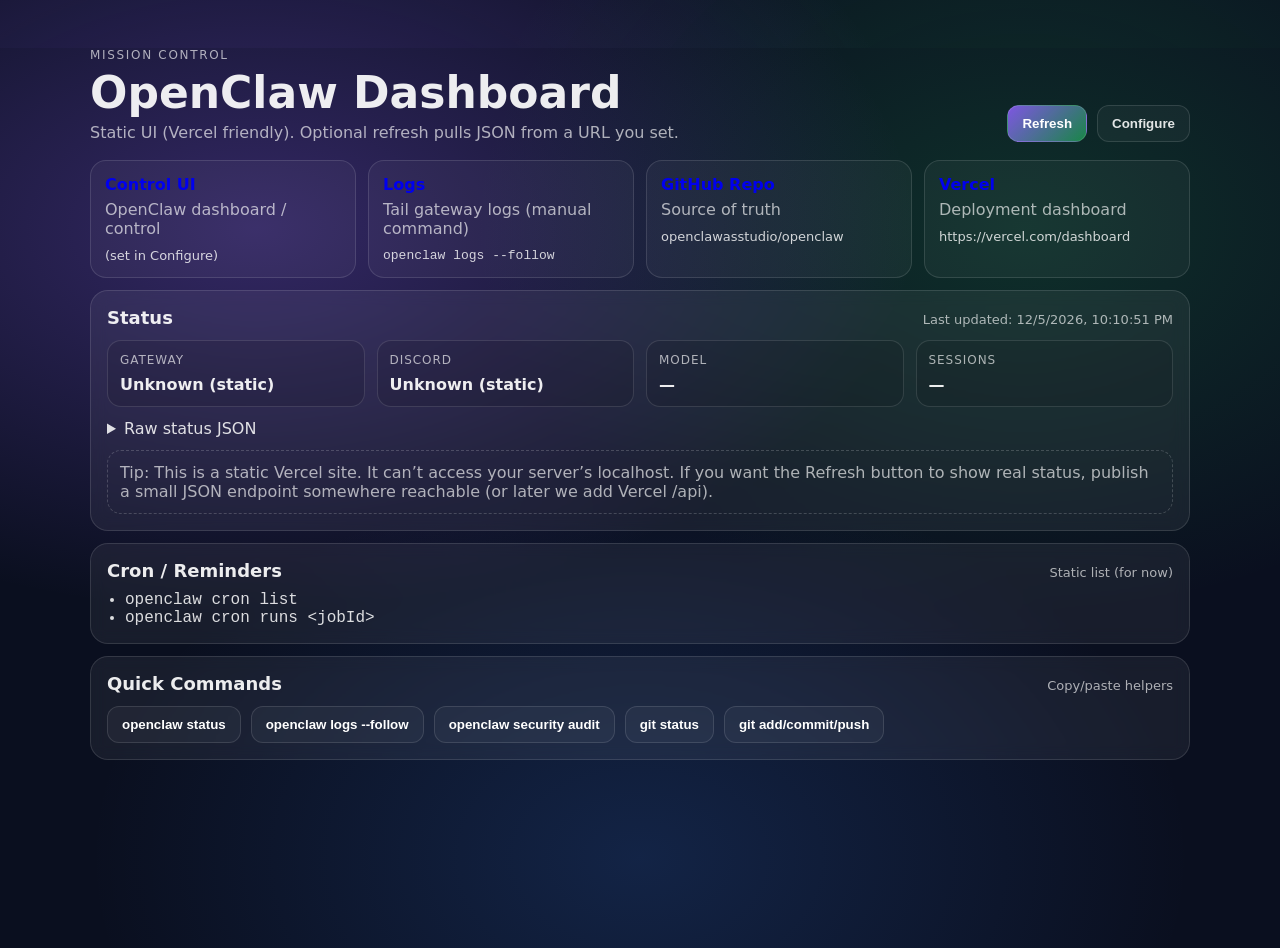
==== public/dashboard.html @ 80afce46 "Move site files to public/ for Vercel static hosting" ====
<!doctype html>
<html lang="en">
  <head>
    <meta charset="UTF-8" />
    <meta name="viewport" content="width=device-width, initial-scale=1.0" />
    <title>Mission Control</title>
    <meta name="description" content="Static mission control dashboard for OpenClaw ops." />
    <link rel="stylesheet" href="/mc.css" />
  </head>
  <body>
    <header class="top">
      <div>
        <div class="kicker">MISSION CONTROL</div>
        <h1>OpenClaw Dashboard</h1>
        <p class="sub">Static UI (Vercel friendly). Optional refresh pulls JSON from a URL you set.</p>
      </div>
      <div class="actions">
        <button id="refreshBtn">Refresh</button>
        <button class="ghost" id="configBtn">Configure</button>
      </div>
    </header>

    <section class="grid" aria-label="Quick links">
      <a class="tile" id="tileControl" href="#" target="_blank" rel="noreferrer">
        <div class="tileTitle">Control UI</div>
        <div class="tileDesc">OpenClaw dashboard / control</div>
        <div class="tileMeta" id="controlUrl">(set in config)</div>
      </a>
      <a class="tile" id="tileLogs" href="#" target="_blank" rel="noreferrer">
        <div class="tileTitle">Logs</div>
        <div class="tileDesc">Tail gateway logs (manual command)</div>
        <div class="tileMeta mono">openclaw logs --follow</div>
      </a>
      <a class="tile" id="tileGitHub" href="https://github.com/openclawasstudio/openclaw" target="_blank" rel="noreferrer">
        <div class="tileTitle">GitHub Repo</div>
        <div class="tileDesc">Source of truth</div>
        <div class="tileMeta">openclawasstudio/openclaw</div>
      </a>
      <a class="tile" id="tileVercel" href="#" target="_blank" rel="noreferrer">
        <div class="tileTitle">Vercel</div>
        <div class="tileDesc">Deployment dashboard</div>
        <div class="tileMeta" id="vercelUrl">(set in config)</div>
      </a>
    </section>

    <section class="panel">
      <div class="panelHead">
        <h2>Status</h2>
        <div class="small" id="lastUpdated">Last updated: —</div>
      </div>

      <div class="statusGrid">
        <div class="stat">
          <div class="label">Gateway</div>
          <div class="value" id="gateway">—</div>
        </div>
        <div class="stat">
          <div class="label">Discord</div>
          <div class="value" id="discord">—</div>
        </div>
        <div class="stat">
          <div class="label">Model</div>
          <div class="value" id="model">—</div>
        </div>
        <div class="stat">
          <div class="label">Sessions</div>
          <div class="value" id="sessions">—</div>
        </div>
      </div>

      <details class="details">
        <summary>Raw status JSON</summary>
        <pre class="mono" id="raw">(empty)</pre>
      </details>

      <div class="note" id="note"></div>
    </section>

    <section class="panel">
      <div class="panelHead">
        <h2>Cron / Reminders</h2>
        <div class="small">Static list (for now)</div>
      </div>
      <ul class="list mono" id="cronList">
        <li>openclaw cron list</li>
        <li>openclaw cron runs &lt;jobId&gt;</li>
      </ul>
    </section>

    <section class="panel">
      <div class="panelHead">
        <h2>Quick Commands</h2>
        <div class="small">Copy/paste helpers</div>
      </div>
      <div class="cmds">
        <button class="cmd" data-copy="openclaw status">openclaw status</button>
        <button class="cmd" data-copy="openclaw logs --follow">openclaw logs --follow</button>
        <button class="cmd" data-copy="openclaw security audit">openclaw security audit</button>
        <button class="cmd" data-copy="git status">git status</button>
        <button class="cmd" data-copy="git add -A && git commit -m \"update\" && git push">git add/commit/push</button>
      </div>
      <div class="small" id="copyMsg"></div>
    </section>

    <dialog id="cfg">
      <form method="dialog" class="modal">
        <div class="modalHead">
          <h3>Configure</h3>
          <button class="x" value="cancel" aria-label="Close">×</button>
        </div>

        <label>
          <span>OpenClaw Control UI URL</span>
          <input id="cfgControl" placeholder="http://127.0.0.1:18789/" />
        </label>

        <label>
          <span>Vercel Project URL (optional)</span>
          <input id="cfgVercel" placeholder="https://vercel.com/<team>/<project>" />
        </label>

        <label>
          <span>Status JSON URL (optional)</span>
          <input id="cfgStatus" placeholder="https://example.com/status.json" />
          <div class="hint">This page is static. If you provide a publicly reachable JSON URL, Refresh will fetch it.</div>
        </label>

        <div class="modalActions">
          <button value="cancel" class="ghost">Cancel</button>
          <button id="saveBtn" value="default">Save</button>
        </div>
      </form>
    </dialog>

    <script src="/mc.js"></script>
  </body>
</html>
---- mc.css ----
:root {
  --bg: #0a0f1f;
  --card: rgba(255, 255, 255, 0.06);
  --text: rgba(255, 255, 255, 0.92);
  --muted: rgba(255, 255, 255, 0.65);
  --line: rgba(255, 255, 255, 0.12);
  --accent: #8b5cf6;
  --good: #22c55e;
  --warn: #f59e0b;
  --bad: #ef4444;
}

* { box-sizing: border-box; }

html, body {
  height: 100%;
  margin: 0;
  font-family: ui-sans-serif, system-ui, -apple-system, Segoe UI, Roboto, Helvetica, Arial, "Apple Color Emoji", "Segoe UI Emoji";
  color: var(--text);
  background:
    radial-gradient(1200px 700px at 20% 20%, rgba(139, 92, 246, 0.32), transparent 55%),
    radial-gradient(1000px 700px at 80% 20%, rgba(34, 197, 94, 0.18), transparent 55%),
    radial-gradient(1000px 700px at 50% 90%, rgba(59, 130, 246, 0.18), transparent 55%),
    var(--bg);
}

.top {
  width: min(1100px, calc(100% - 32px));
  margin: 48px auto 18px;
  display: flex;
  gap: 18px;
  align-items: flex-end;
  justify-content: space-between;
}

.kicker {
  color: var(--muted);
  letter-spacing: 0.14em;
  font-size: 12px;
}

h1 {
  margin: 8px 0 6px;
  font-size: 44px;
  line-height: 1.06;
}

.sub { margin: 0; color: var(--muted); }

.actions { display: flex; gap: 10px; }

button {
  appearance: none;
  border: 1px solid var(--line);
  background: linear-gradient(135deg, rgba(139,92,246,0.9), rgba(34,197,94,0.6));
  color: white;
  padding: 10px 14px;
  border-radius: 12px;
  cursor: pointer;
  font-weight: 700;
}

button.ghost {
  background: rgba(255,255,255,0.04);
  color: rgba(255,255,255,0.88);
}

button:hover { filter: brightness(1.06); }

.grid {
  width: min(1100px, calc(100% - 32px));
  margin: 0 auto;
  display: grid;
  grid-template-columns: repeat(4, minmax(0, 1fr));
  gap: 12px;
}

.tile {
  text-decoration: none;
  border: 1px solid var(--line);
  border-radius: 16px;
  padding: 14px;
  background: rgba(255,255,255,0.04);
}

.tile:hover { border-color: rgba(255,255,255,0.22); }

.tileTitle { font-weight: 800; font-size: 16px; }
.tileDesc { color: var(--muted); margin-top: 6px; }
.tileMeta { color: rgba(255,255,255,0.8); margin-top: 10px; font-size: 13px; }

.panel {
  width: min(1100px, calc(100% - 32px));
  margin: 12px auto;
  border: 1px solid var(--line);
  border-radius: 18px;
  background: var(--card);
  backdrop-filter: blur(8px);
  padding: 16px;
}

.panelHead {
  display: flex;
  justify-content: space-between;
  align-items: baseline;
  gap: 12px;
}

h2 { margin: 0; font-size: 18px; }
.small { color: var(--muted); font-size: 13px; }

.statusGrid {
  margin-top: 12px;
  display: grid;
  grid-template-columns: repeat(4, minmax(0, 1fr));
  gap: 12px;
}

.stat {
  border: 1px solid var(--line);
  border-radius: 14px;
  padding: 12px;
  background: rgba(0,0,0,0.10);
}

.label {
  color: var(--muted);
  font-size: 12px;
  text-transform: uppercase;
  letter-spacing: 0.08em;
  margin-bottom: 8px;
}

.value { font-weight: 800; font-size: 16px; }

.mono { font-family: ui-monospace, SFMono-Regular, Menlo, Monaco, Consolas, "Liberation Mono", "Courier New", monospace; }

.details { margin-top: 12px; }
.details summary { cursor: pointer; color: rgba(255,255,255,0.86); }
pre {
  margin: 10px 0 0;
  padding: 12px;
  background: rgba(0,0,0,0.22);
  border: 1px solid var(--line);
  border-radius: 14px;
  overflow: auto;
}

.note {
  margin-top: 12px;
  padding: 12px;
  border: 1px dashed rgba(255,255,255,0.18);
  border-radius: 14px;
  color: var(--muted);
}

.list { margin: 10px 0 0; padding-left: 18px; color: rgba(255,255,255,0.85); }

.cmds {
  margin-top: 12px;
  display: flex;
  gap: 10px;
  flex-wrap: wrap;
}

.cmd {
  background: rgba(255,255,255,0.04);
  border: 1px solid var(--line);
  font-weight: 700;
}

dialog::backdrop { background: rgba(0,0,0,0.6); }

.modal {
  width: min(720px, calc(100vw - 32px));
  border: 1px solid var(--line);
  border-radius: 18px;
  padding: 16px;
  background: rgba(20, 25, 40, 0.98);
  color: var(--text);
}

.modalHead {
  display: flex;
  justify-content: space-between;
  align-items: center;
}

.x {
  background: transparent;
  border: 1px solid var(--line);
  border-radius: 10px;
  padding: 6px 10px;
  font-size: 18px;
  line-height: 1;
}

label { display: block; margin-top: 12px; }
label span { display: block; font-size: 13px; color: var(--muted); margin-bottom: 6px; }
input {
  width: 100%;
  padding: 10px 12px;
  border-radius: 12px;
  border: 1px solid var(--line);
  background: rgba(255,255,255,0.04);
  color: var(--text);
}

.hint { margin-top: 6px; color: var(--muted); font-size: 12px; }

.modalActions {
  display: flex;
  justify-content: flex-end;
  gap: 10px;
  margin-top: 14px;
}

@media (max-width: 900px) {
  .grid { grid-template-columns: repeat(2, minmax(0, 1fr)); }
  .statusGrid { grid-template-columns: repeat(2, minmax(0, 1fr)); }
}

@media (max-width: 560px) {
  h1 { font-size: 34px; }
  .top { flex-direction: column; align-items: flex-start; }
  .actions { width: 100%; }
  .actions button { flex: 1; }
  .grid { grid-template-columns: 1fr; }
  .statusGrid { grid-template-columns: 1fr; }
}
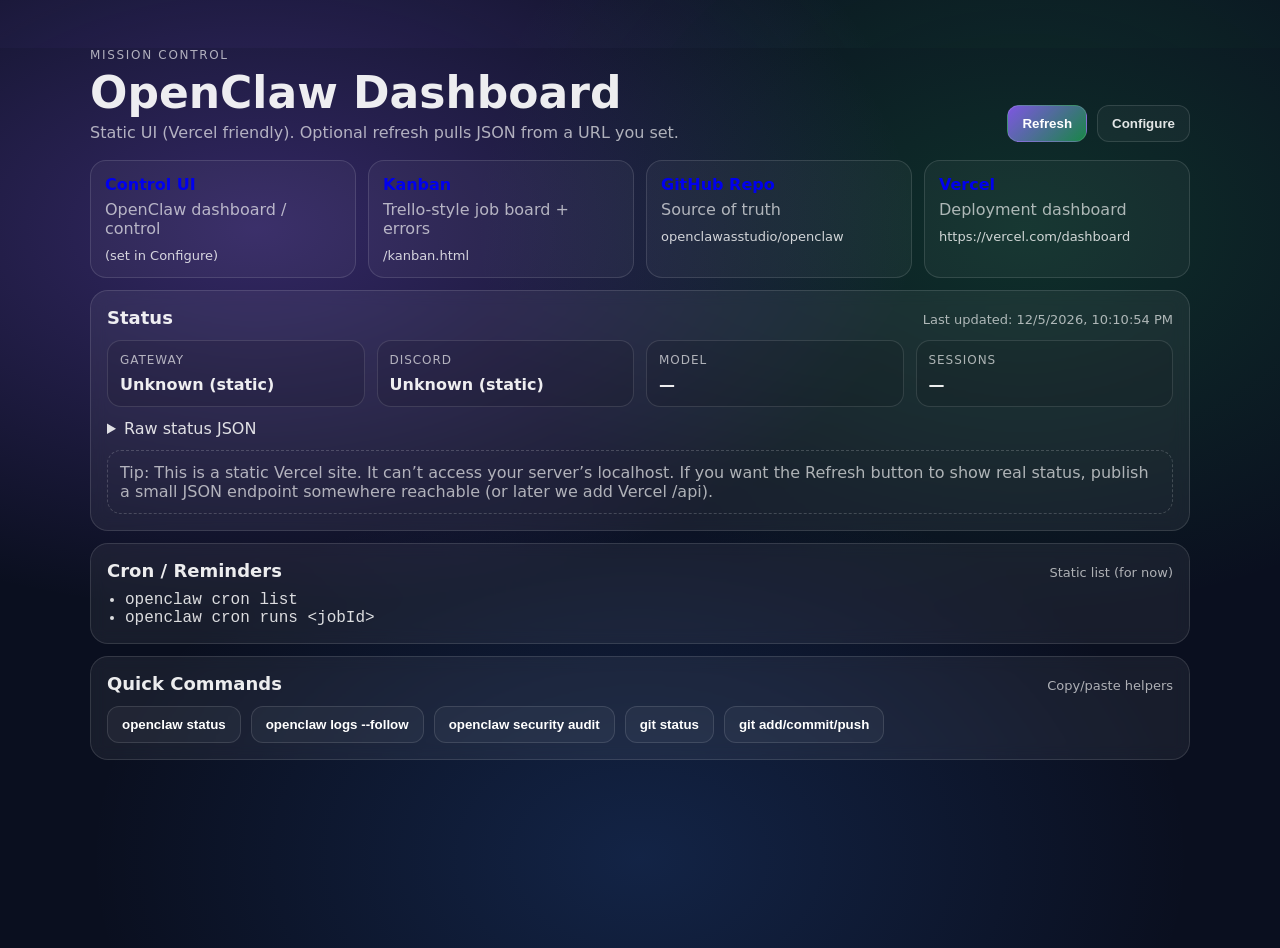
==== commit abe08ab0: "Add Kanban board page + errors feed" ====
--- a/public/dashboard.html
+++ b/public/dashboard.html
@@ -26,10 +26,10 @@
         <div class="tileDesc">OpenClaw dashboard / control</div>
         <div class="tileMeta" id="controlUrl">(set in config)</div>
       </a>
-      <a class="tile" id="tileLogs" href="#" target="_blank" rel="noreferrer">
-        <div class="tileTitle">Logs</div>
-        <div class="tileDesc">Tail gateway logs (manual command)</div>
-        <div class="tileMeta mono">openclaw logs --follow</div>
+      <a class="tile" id="tileLogs" href="/kanban.html" target="_self" rel="noreferrer">
+        <div class="tileTitle">Kanban</div>
+        <div class="tileDesc">Trello-style job board + errors</div>
+        <div class="tileMeta" id="kanbanMeta">/kanban.html</div>
       </a>
       <a class="tile" id="tileGitHub" href="https://github.com/openclawasstudio/openclaw" target="_blank" rel="noreferrer">
         <div class="tileTitle">GitHub Repo</div>
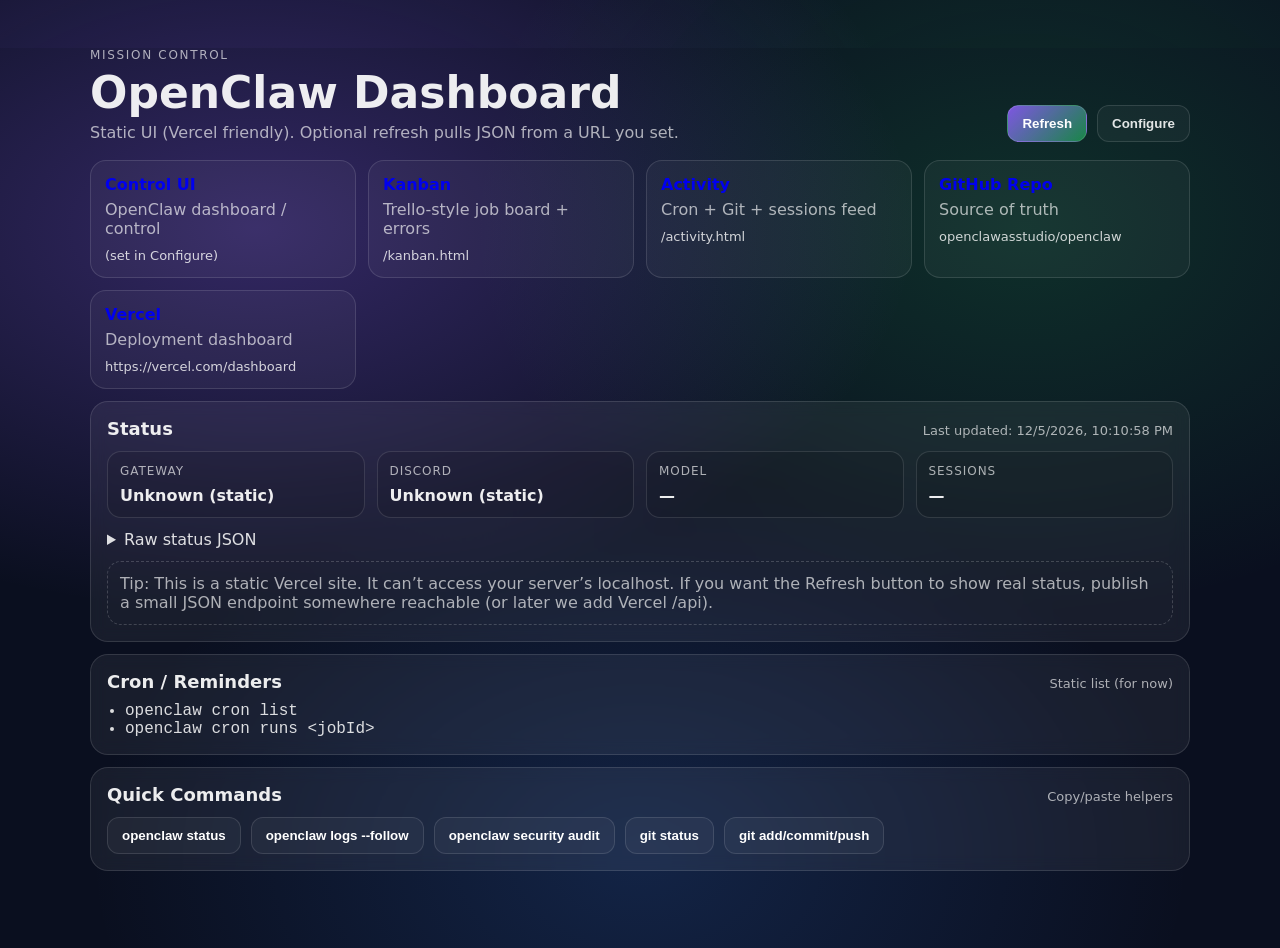
==== commit 28dcf180: "Add Activity Feed v1 (page + feed generator)" ====
--- a/public/dashboard.html
+++ b/public/dashboard.html
@@ -30,6 +30,11 @@
         <div class="tileTitle">Kanban</div>
         <div class="tileDesc">Trello-style job board + errors</div>
         <div class="tileMeta" id="kanbanMeta">/kanban.html</div>
+      </a>
+      <a class="tile" id="tileActivity" href="/activity.html" target="_self" rel="noreferrer">
+        <div class="tileTitle">Activity</div>
+        <div class="tileDesc">Cron + Git + sessions feed</div>
+        <div class="tileMeta">/activity.html</div>
       </a>
       <a class="tile" id="tileGitHub" href="https://github.com/openclawasstudio/openclaw" target="_blank" rel="noreferrer">
         <div class="tileTitle">GitHub Repo</div>
